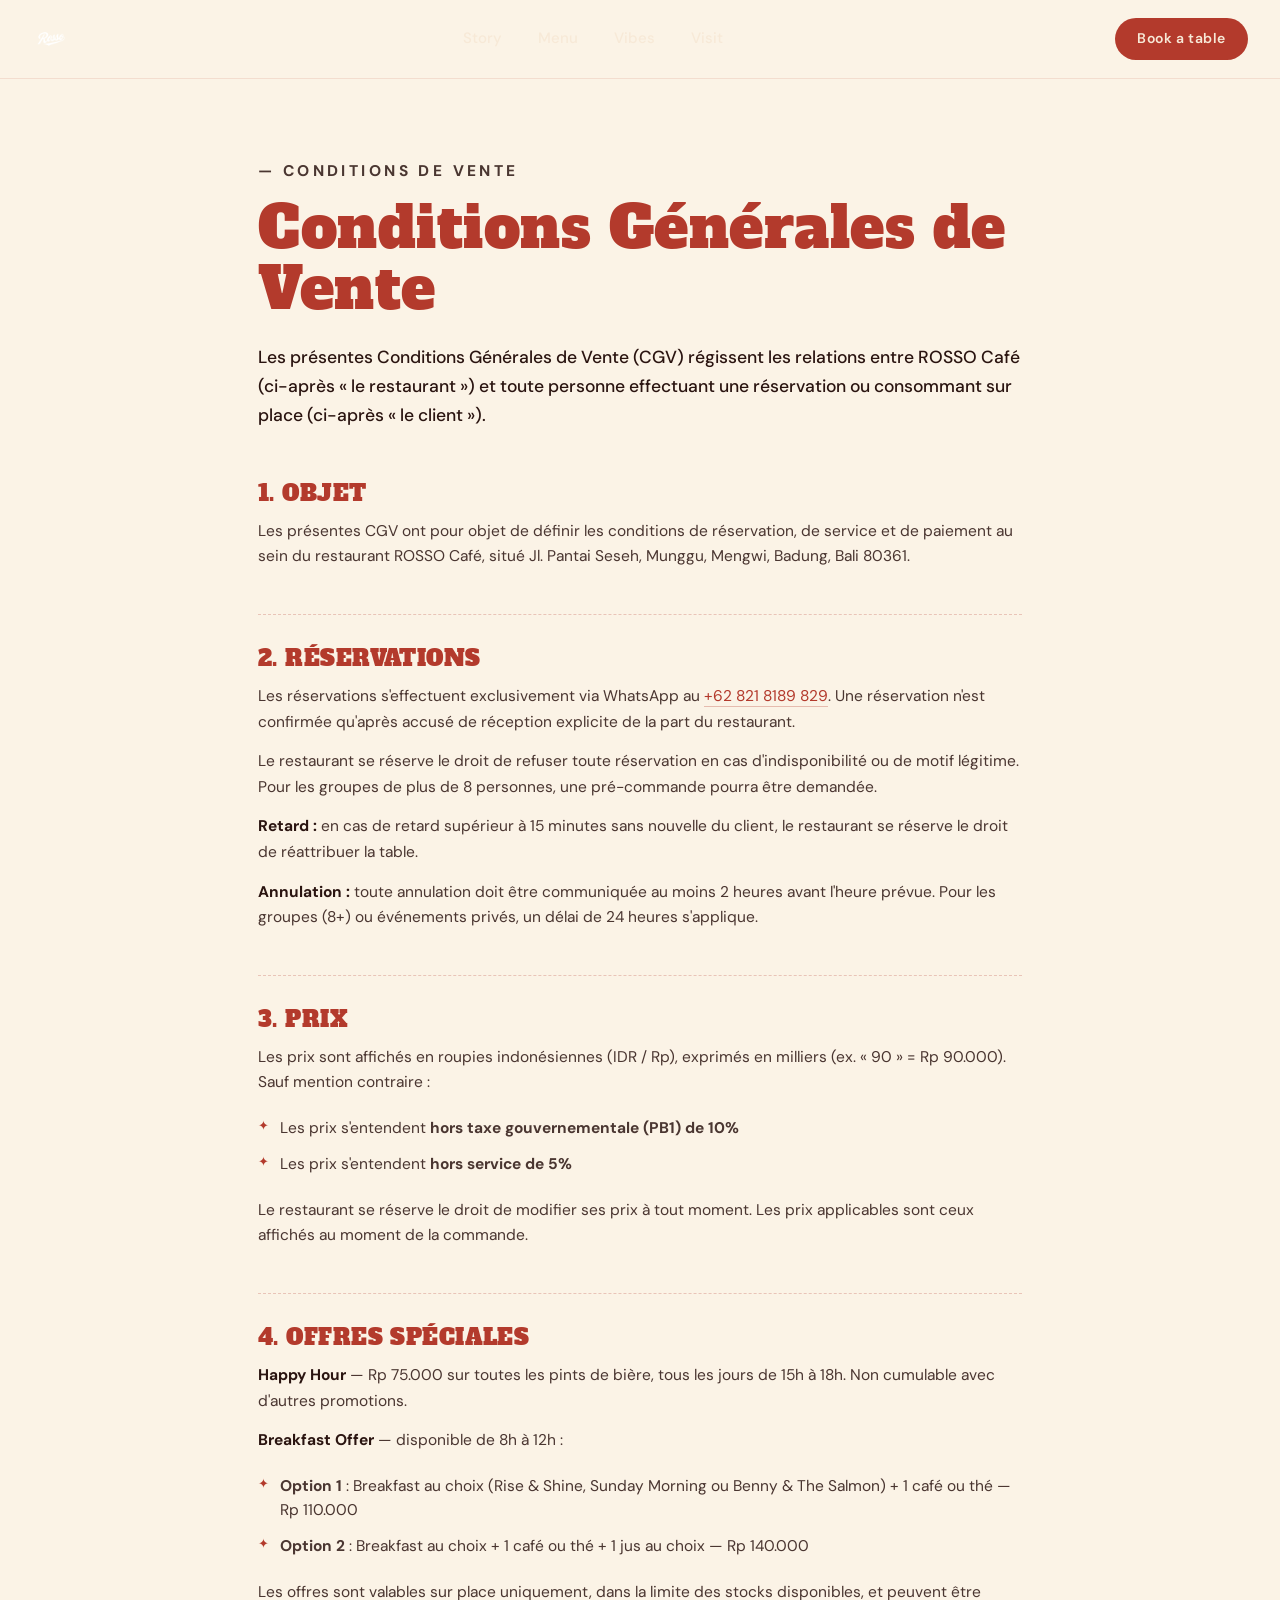
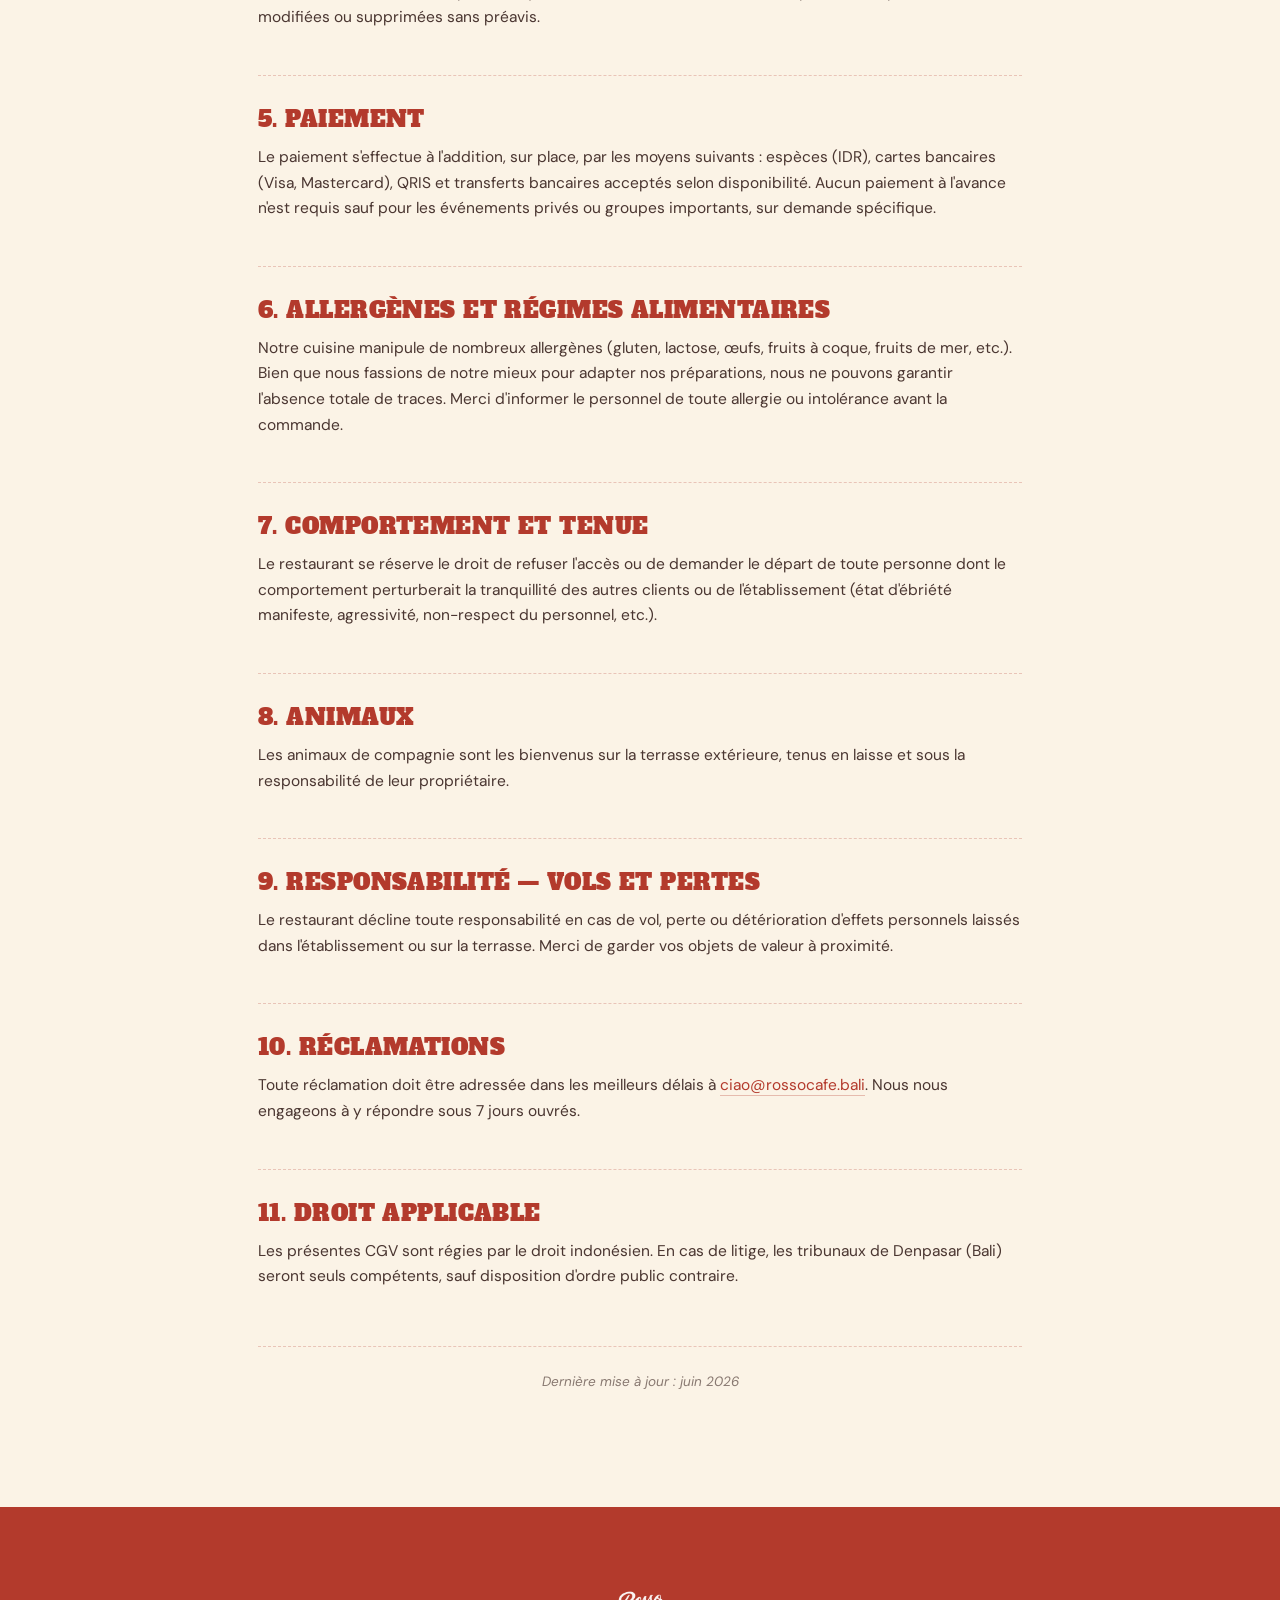
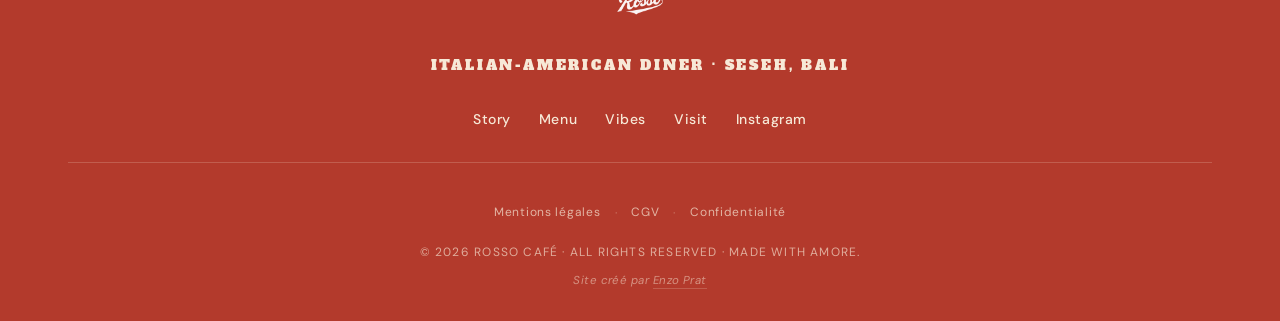
==== cgv.html @ 97ad6c03 "Initial commit — Rosso Café website Italian-American diner site for Rosso (Seseh, Bali). Vanilla HTM" ====
<!DOCTYPE html>
<html lang="fr">
<head>
  <meta charset="UTF-8" />
  <meta name="viewport" content="width=device-width, initial-scale=1.0" />
  <title>CGV — Rosso, Seseh Bali</title>
  <meta name="description" content="Conditions Générales de Vente du restaurant Rosso Café — Seseh, Bali." />
  <meta name="robots" content="noindex,follow" />
  <link rel="icon" type="image/png" href="assets/img/logo-circle-red.png" />
  <link rel="preconnect" href="https://fonts.googleapis.com">
  <link rel="preconnect" href="https://fonts.gstatic.com" crossorigin>
  <link href="https://fonts.googleapis.com/css2?family=Alfa+Slab+One&family=DM+Sans:wght@400;500;700&family=Pacifico&display=swap" rel="stylesheet">
  <link rel="stylesheet" href="styles.css" />
</head>
<body class="legal-body">

  <header class="nav nav-static">
    <a href="index.html" class="nav-logo">
      <img src="assets/img/logo-red.png" alt="Rosso" />
    </a>
    <nav class="nav-links">
      <a href="index.html#about">Story</a>
      <a href="index.html#menu">Menu</a>
      <a href="index.html#vibes">Vibes</a>
      <a href="index.html#visit">Visit</a>
    </nav>
    <a href="index.html#visit" class="nav-cta">Book a table</a>
  </header>

  <main class="legal">
    <div class="container">
      <p class="eyebrow eyebrow-red">— Conditions de vente</p>
      <h1>Conditions Générales de Vente</h1>
      <p class="legal-lead">Les présentes Conditions Générales de Vente (CGV) régissent les relations entre ROSSO Café (ci-après « le restaurant ») et toute personne effectuant une réservation ou consommant sur place (ci-après « le client »).</p>

      <section>
        <h2>1. Objet</h2>
        <p>Les présentes CGV ont pour objet de définir les conditions de réservation, de service et de paiement au sein du restaurant ROSSO Café, situé Jl. Pantai Seseh, Munggu, Mengwi, Badung, Bali 80361.</p>
      </section>

      <section>
        <h2>2. Réservations</h2>
        <p>Les réservations s'effectuent exclusivement via WhatsApp au <a href="https://wa.me/628218189829">+62 821 8189 829</a>. Une réservation n'est confirmée qu'après accusé de réception explicite de la part du restaurant.</p>
        <p>Le restaurant se réserve le droit de refuser toute réservation en cas d'indisponibilité ou de motif légitime. Pour les groupes de plus de 8 personnes, une pré-commande pourra être demandée.</p>
        <p><strong>Retard :</strong> en cas de retard supérieur à 15 minutes sans nouvelle du client, le restaurant se réserve le droit de réattribuer la table.</p>
        <p><strong>Annulation :</strong> toute annulation doit être communiquée au moins 2 heures avant l'heure prévue. Pour les groupes (8+) ou événements privés, un délai de 24 heures s'applique.</p>
      </section>

      <section>
        <h2>3. Prix</h2>
        <p>Les prix sont affichés en roupies indonésiennes (IDR / Rp), exprimés en milliers (ex. « 90 » = Rp 90.000). Sauf mention contraire :</p>
        <ul class="legal-list">
          <li>Les prix s'entendent <strong>hors taxe gouvernementale (PB1) de 10%</strong></li>
          <li>Les prix s'entendent <strong>hors service de 5%</strong></li>
        </ul>
        <p>Le restaurant se réserve le droit de modifier ses prix à tout moment. Les prix applicables sont ceux affichés au moment de la commande.</p>
      </section>

      <section>
        <h2>4. Offres spéciales</h2>
        <p><strong>Happy Hour</strong> — Rp 75.000 sur toutes les pints de bière, tous les jours de 15h à 18h. Non cumulable avec d'autres promotions.</p>
        <p><strong>Breakfast Offer</strong> — disponible de 8h à 12h :</p>
        <ul class="legal-list">
          <li><strong>Option 1</strong> : Breakfast au choix (Rise &amp; Shine, Sunday Morning ou Benny &amp; The Salmon) + 1 café ou thé — Rp 110.000</li>
          <li><strong>Option 2</strong> : Breakfast au choix + 1 café ou thé + 1 jus au choix — Rp 140.000</li>
        </ul>
        <p>Les offres sont valables sur place uniquement, dans la limite des stocks disponibles, et peuvent être modifiées ou supprimées sans préavis.</p>
      </section>

      <section>
        <h2>5. Paiement</h2>
        <p>Le paiement s'effectue à l'addition, sur place, par les moyens suivants : espèces (IDR), cartes bancaires (Visa, Mastercard), QRIS et transferts bancaires acceptés selon disponibilité. Aucun paiement à l'avance n'est requis sauf pour les événements privés ou groupes importants, sur demande spécifique.</p>
      </section>

      <section>
        <h2>6. Allergènes et régimes alimentaires</h2>
        <p>Notre cuisine manipule de nombreux allergènes (gluten, lactose, œufs, fruits à coque, fruits de mer, etc.). Bien que nous fassions de notre mieux pour adapter nos préparations, nous ne pouvons garantir l'absence totale de traces. Merci d'informer le personnel de toute allergie ou intolérance avant la commande.</p>
      </section>

      <section>
        <h2>7. Comportement et tenue</h2>
        <p>Le restaurant se réserve le droit de refuser l'accès ou de demander le départ de toute personne dont le comportement perturberait la tranquillité des autres clients ou de l'établissement (état d'ébriété manifeste, agressivité, non-respect du personnel, etc.).</p>
      </section>

      <section>
        <h2>8. Animaux</h2>
        <p>Les animaux de compagnie sont les bienvenus sur la terrasse extérieure, tenus en laisse et sous la responsabilité de leur propriétaire.</p>
      </section>

      <section>
        <h2>9. Responsabilité — vols et pertes</h2>
        <p>Le restaurant décline toute responsabilité en cas de vol, perte ou détérioration d'effets personnels laissés dans l'établissement ou sur la terrasse. Merci de garder vos objets de valeur à proximité.</p>
      </section>

      <section>
        <h2>10. Réclamations</h2>
        <p>Toute réclamation doit être adressée dans les meilleurs délais à <a href="mailto:ciao@rossocafe.bali">ciao@rossocafe.bali</a>. Nous nous engageons à y répondre sous 7 jours ouvrés.</p>
      </section>

      <section>
        <h2>11. Droit applicable</h2>
        <p>Les présentes CGV sont régies par le droit indonésien. En cas de litige, les tribunaux de Denpasar (Bali) seront seuls compétents, sauf disposition d'ordre public contraire.</p>
      </section>

      <p class="legal-updated">Dernière mise à jour : juin 2026</p>
    </div>
  </main>

  <footer class="footer">
    <div class="container footer-inner">
      <img src="assets/img/logo-red.png" alt="Rosso" class="footer-logo"/>
      <p class="footer-tag">Italian-American diner · Seseh, Bali</p>
      <div class="footer-links">
        <a href="index.html#about">Story</a>
        <a href="index.html#menu">Menu</a>
        <a href="index.html#vibes">Vibes</a>
        <a href="index.html#visit">Visit</a>
        <a href="https://instagram.com/rossocafe.bali">Instagram</a>
      </div>
      <div class="footer-sublinks">
        <a href="mentions-legales.html">Mentions légales</a>
        <span>·</span>
        <a href="cgv.html">CGV</a>
        <span>·</span>
        <a href="politique-confidentialite.html">Confidentialité</a>
      </div>
      <p class="footer-copy">© <span id="year"></span> Rosso Café · All rights reserved · Made with amore.</p>
      <p class="footer-credit">Site créé par <a href="https://enzoprat.fr" target="_blank" rel="noopener">Enzo Prat</a></p>
    </div>
  </footer>

  <script>document.getElementById('year').textContent = new Date().getFullYear();</script>
</body>
</html>
---- styles.css ----
/* ===================================================================
   ROSSO CAFÉ — Seseh, Bali
   =================================================================== */

:root {
  --red: #B33A2C;
  --red-deep: #8E2A1E;
  --red-soft: #C9523F;
  --cream: #F7E9D7;
  --cream-deep: #F0DCBE;
  --ink: #2A1410;
  --mustard: #D9943B;
  --paper: #FBF3E6;
  --white: #FFFFFF;
  --shadow-card: 0 18px 40px -20px rgba(42, 20, 16, 0.25);

  --f-display: "Alfa Slab One", "Bungee", Georgia, serif;
  --f-script: "Pacifico", cursive;
  --f-body: "DM Sans", -apple-system, BlinkMacSystemFont, "Segoe UI", sans-serif;
}

* { box-sizing: border-box; margin: 0; padding: 0; }

html { scroll-behavior: smooth; }

body {
  font-family: var(--f-body);
  background: var(--paper);
  color: var(--ink);
  line-height: 1.55;
  -webkit-font-smoothing: antialiased;
  overflow-x: hidden;
}

img { display: block; max-width: 100%; height: auto; }

a { color: inherit; text-decoration: none; }

.container {
  width: 100%;
  max-width: 1200px;
  margin: 0 auto;
  padding: 0 28px;
}

.eyebrow {
  font-family: var(--f-body);
  font-weight: 700;
  font-size: 13px;
  letter-spacing: 0.22em;
  text-transform: uppercase;
  color: var(--red);
  margin-bottom: 16px;
}
.eyebrow-cream { color: var(--cream); }
.eyebrow-red { color: var(--red); }

h1, h2, h3, h4 {
  font-family: var(--f-display);
  font-weight: 400;
  letter-spacing: 0.5px;
  line-height: 1.05;
  color: var(--red);
}

h2 {
  font-size: clamp(36px, 5vw, 64px);
  margin-bottom: 28px;
}
h2 em {
  font-family: var(--f-script);
  font-style: normal;
  color: var(--mustard);
}

.sec-title-cream { color: var(--cream); }

.muted { color: rgba(42, 20, 16, 0.55); font-size: 14px; }
.muted.small { font-size: 12px; letter-spacing: 0.1em; text-transform: uppercase; }

/* ============== TICKER ============== */
.ticker {
  background: var(--red);
  color: var(--cream);
  padding: 14px 0;
  overflow: hidden;
  border-top: 2px solid var(--cream);
  border-bottom: 2px solid var(--cream);
}
.ticker-cream {
  background: var(--cream);
  color: var(--red);
  border-color: var(--red);
}
.ticker-track {
  display: flex;
  gap: 36px;
  white-space: nowrap;
  animation: marquee 40s linear infinite;
  font-family: var(--f-display);
  font-size: 18px;
  letter-spacing: 0.15em;
}
.ticker-track span { display: inline-block; }
@keyframes marquee {
  from { transform: translateX(0); }
  to { transform: translateX(-50%); }
}

/* ============== NAV ============== */
.nav {
  position: fixed;
  top: 0;
  left: 0;
  right: 0;
  z-index: 50;
  background: transparent;
  display: flex;
  align-items: center;
  justify-content: space-between;
  padding: 18px 32px;
  gap: 24px;
  transition: background 0.3s ease, padding 0.3s ease, box-shadow 0.3s ease;
}
.nav.scrolled {
  background: var(--paper);
  padding: 12px 32px;
  box-shadow: 0 8px 24px -16px rgba(42, 20, 16, 0.2);
  border-bottom: 1px solid rgba(179, 58, 44, 0.1);
}
.nav.scrolled .nav-links a { color: var(--ink); }
.nav.scrolled .nav-links a:hover { color: var(--red); }
.nav-logo img { transition: filter 0.3s; }
.nav:not(.scrolled) .nav-logo img { filter: brightness(0) invert(1); }
.nav:not(.scrolled) .nav-links a { color: var(--cream); }
.nav:not(.scrolled) .nav-burger span { background: var(--cream); }
.nav-logo img { height: 38px; width: auto; }
.nav-links {
  display: flex;
  gap: 36px;
  font-weight: 500;
  font-size: 15px;
}
.nav-links a {
  position: relative;
  transition: color 0.2s;
}
.nav-links a:hover { color: var(--red); }
.nav-links a::after {
  content: "";
  position: absolute;
  left: 0; right: 0; bottom: -6px;
  height: 2px;
  background: var(--red);
  transform: scaleX(0);
  transform-origin: left;
  transition: transform 0.3s;
}
.nav-links a:hover::after { transform: scaleX(1); }

.nav-cta {
  background: var(--red);
  color: var(--cream);
  padding: 10px 22px;
  border-radius: 999px;
  font-weight: 600;
  font-size: 14px;
  letter-spacing: 0.04em;
  transition: background 0.2s, transform 0.2s;
}
.nav-cta:hover { background: var(--red-deep); transform: translateY(-1px); }

.nav-burger {
  display: none;
  background: none;
  border: none;
  width: 32px;
  height: 32px;
  flex-direction: column;
  justify-content: space-between;
  padding: 6px 0;
  cursor: pointer;
}
.nav-burger span {
  height: 2px;
  background: var(--red);
  border-radius: 2px;
}

/* ============== BUTTONS ============== */
.btn {
  display: inline-block;
  padding: 16px 32px;
  border-radius: 999px;
  font-weight: 700;
  font-size: 15px;
  letter-spacing: 0.04em;
  transition: all 0.25s;
  border: 2px solid transparent;
}
.btn-primary {
  background: var(--red);
  color: var(--cream);
}
.btn-primary:hover {
  background: var(--red-deep);
  transform: translateY(-2px);
  box-shadow: 0 12px 28px -8px rgba(179, 58, 44, 0.5);
}
.btn-ghost {
  border-color: var(--red);
  color: var(--red);
}
.btn-ghost:hover {
  background: var(--red);
  color: var(--cream);
}

/* ============== HERO ============== */
.hero {
  position: relative;
  min-height: 100vh;
  display: flex;
  align-items: center;
  background: var(--ink);
  overflow: hidden;
  padding: 110px 0 100px;
}
.hero-photo {
  position: absolute;
  inset: 0;
  z-index: 0;
}
.hero-photo img {
  width: 100%;
  height: 110%;
  object-fit: cover;
  object-position: center 55%;
  filter: saturate(1.05) contrast(1.05);
  transform: scale(1.05);
  will-change: transform;
}
.hero-overlay {
  position: absolute;
  inset: 0;
  background:
    linear-gradient(180deg, rgba(42, 20, 16, 0.65) 0%, rgba(42, 20, 16, 0.45) 40%, rgba(42, 20, 16, 0.85) 100%),
    linear-gradient(45deg, rgba(179, 58, 44, 0.25), transparent 50%);
  z-index: 1;
}
.hero-inner {
  position: relative;
  width: 100%;
  max-width: 1100px;
  margin: 0 auto;
  padding: 0 28px;
  text-align: center;
  z-index: 2;
  color: var(--cream);
}
.hero-inner .eyebrow-cream {
  color: var(--cream);
  opacity: 0.85;
}
.hero-title { margin: 18px 0 28px; }
.hero-logo {
  width: min(82vw, 720px);
  margin: 0 auto;
  filter: drop-shadow(0 18px 40px rgba(0, 0, 0, 0.55)) drop-shadow(0 0 28px rgba(217, 148, 59, 0.25));
  animation: pop 1s cubic-bezier(0.22, 1.4, 0.36, 1) both;
}
@keyframes pop {
  from { opacity: 0; transform: scale(0.85) rotate(-3deg); }
  to { opacity: 1; transform: scale(1) rotate(0); }
}
.hero-tag {
  font-size: clamp(17px, 1.7vw, 21px);
  max-width: 640px;
  margin: 0 auto 40px;
  color: var(--cream);
  text-shadow: 0 2px 12px rgba(0, 0, 0, 0.4);
}
.hero-tag em {
  font-family: var(--f-script);
  font-style: normal;
  color: var(--mustard);
  font-size: 1.35em;
}
.hero-cta {
  display: flex;
  gap: 16px;
  justify-content: center;
  flex-wrap: wrap;
  margin-bottom: 72px;
}
.btn-ghost-light {
  border: 2px solid var(--cream);
  color: var(--cream);
  padding: 16px 32px;
  border-radius: 999px;
  font-weight: 700;
  font-size: 15px;
  letter-spacing: 0.04em;
  transition: all 0.25s;
}
.btn-ghost-light:hover {
  background: var(--cream);
  color: var(--ink);
}
.hero-meta {
  display: flex;
  justify-content: center;
  gap: 56px;
  flex-wrap: wrap;
  font-size: 14px;
  letter-spacing: 0.05em;
  color: var(--cream);
  opacity: 0.92;
}
.hero-meta strong {
  font-family: var(--f-display);
  color: var(--mustard);
  font-size: 14px;
  letter-spacing: 0.12em;
  font-weight: 400;
  display: block;
  margin-bottom: 4px;
}
.hero-scroll {
  position: absolute;
  bottom: 30px;
  left: 50%;
  transform: translateX(-50%);
  width: 28px;
  height: 46px;
  border: 2px solid var(--cream);
  border-radius: 999px;
  opacity: 0.6;
  z-index: 2;
}
.hero-scroll span {
  position: absolute;
  top: 8px;
  left: 50%;
  transform: translateX(-50%);
  width: 4px;
  height: 8px;
  background: var(--cream);
  border-radius: 4px;
  animation: scrollDot 1.6s ease-in-out infinite;
}
@keyframes scrollDot {
  0%, 100% { transform: translate(-50%, 0); opacity: 1; }
  50% { transform: translate(-50%, 14px); opacity: 0.3; }
}

/* ============== ABOUT ============== */
.about {
  padding: 120px 0;
  background: var(--paper);
  border-top: 1px solid rgba(179, 58, 44, 0.1);
}
.about-grid {
  display: grid;
  grid-template-columns: 1fr 1fr;
  gap: 80px;
  align-items: center;
}
.about-text .lead {
  font-size: 19px;
  font-weight: 500;
  margin-bottom: 20px;
  color: var(--red-deep);
}
.about-text p { margin-bottom: 16px; }
.about-text em {
  font-family: var(--f-script);
  font-style: normal;
  color: var(--red);
}
.about-list {
  list-style: none;
  display: grid;
  grid-template-columns: 1fr 1fr;
  gap: 12px;
  margin-top: 28px;
  padding-top: 24px;
  border-top: 1px dashed rgba(179, 58, 44, 0.3);
}
.about-list li {
  font-weight: 600;
  font-size: 15px;
}

.about-visual {
  position: relative;
  height: 480px;
}
.about-card {
  position: absolute;
  border-radius: 18px;
  box-shadow: var(--shadow-card);
  display: flex;
  align-items: center;
  justify-content: center;
  overflow: hidden;
  transition: transform 0.4s ease;
}
.about-card:hover { transform: translateY(-6px) rotate(0deg) !important; }

.card-1 {
  width: 300px;
  height: 360px;
  top: 0;
  right: 20px;
  transform: rotate(-5deg);
  background: var(--cream);
  padding: 10px 10px 36px;
}
.card-1 img { width: 100%; height: 100%; object-fit: cover; border-radius: 6px; }

.card-2 {
  width: 240px;
  height: 300px;
  bottom: 10px;
  left: 0;
  transform: rotate(6deg);
  background: var(--cream);
  padding: 10px 10px 36px;
  z-index: 2;
}
.card-2 img { width: 100%; height: 100%; object-fit: cover; border-radius: 6px; }

.card-3 {
  width: 220px;
  height: 140px;
  bottom: 80px;
  right: 0;
  transform: rotate(4deg);
  background: var(--mustard);
  color: var(--ink);
  padding: 20px;
  z-index: 3;
}
.card-3 p {
  font-family: var(--f-display);
  font-size: 22px;
  line-height: 1.15;
  text-align: center;
}

/* ============== SIGNATURES ============== */
.signatures {
  padding: 120px 0;
  background: var(--red);
  color: var(--cream);
  position: relative;
  overflow: hidden;
}
.signatures::before {
  content: "";
  position: absolute;
  inset: 0;
  background-image: url("assets/img/pattern.png");
  background-size: 320px;
  opacity: 0.07;
  pointer-events: none;
}
.signatures .container { position: relative; z-index: 1; }

.sig-grid {
  display: grid;
  grid-template-columns: repeat(3, 1fr);
  gap: 28px;
  margin-top: 32px;
}
.sig-card {
  background: var(--cream);
  color: var(--ink);
  border-radius: 18px;
  overflow: hidden;
  position: relative;
  transition: transform 0.35s ease, box-shadow 0.35s ease;
  display: flex;
  flex-direction: column;
}
.sig-card:hover {
  transform: translateY(-8px);
  box-shadow: 0 28px 50px -20px rgba(0, 0, 0, 0.45);
}
.sig-photo {
  position: relative;
  aspect-ratio: 4/3;
  overflow: hidden;
}
.sig-photo img {
  width: 100%;
  height: 100%;
  object-fit: cover;
  filter: saturate(1.1) contrast(1.05);
  transition: transform 0.7s ease;
}
.sig-card:hover .sig-photo img { transform: scale(1.06); }
.sig-photo::after {
  content: "";
  position: absolute;
  inset: 0;
  background: linear-gradient(180deg, transparent 60%, rgba(0, 0, 0, 0.35));
}
.sig-body {
  padding: 28px 26px 30px;
  position: relative;
}
.sig-num {
  font-family: var(--f-display);
  font-size: 56px;
  color: var(--red);
  opacity: 0.18;
  position: absolute;
  top: -34px;
  right: 22px;
  line-height: 1;
  background: var(--cream);
  padding: 0 8px;
  border-radius: 8px;
}
.sig-card h3 {
  font-size: 26px;
  color: var(--red);
  margin-bottom: 10px;
}
.sig-card p {
  font-size: 14.5px;
  color: rgba(42, 20, 16, 0.78);
  margin-bottom: 18px;
  line-height: 1.5;
}
.sig-price {
  font-family: var(--f-display);
  font-size: 18px;
  color: var(--red-deep);
  display: inline-block;
  padding-top: 12px;
  border-top: 1px dashed rgba(179, 58, 44, 0.3);
  letter-spacing: 0.04em;
}

/* Typo-only signature cards (no photo) */
.sig-typo {
  aspect-ratio: 4/5;
  min-height: 420px;
}
.sig-typo .sig-body {
  padding: 36px 28px 30px;
  display: flex;
  flex-direction: column;
  height: 100%;
  position: relative;
}
.sig-typo .sig-num {
  position: absolute;
  top: 26px;
  right: 24px;
  font-size: 90px;
  opacity: 0.12;
  background: none;
  padding: 0;
}
.sig-typo .sig-script {
  font-family: var(--f-script);
  font-size: 42px;
  line-height: 1;
  margin-bottom: 6px;
  color: var(--red);
  display: block;
}
.sig-typo h3 {
  font-size: 44px;
  line-height: 1;
  margin-top: 4px;
  margin-bottom: 24px;
  text-transform: uppercase;
}
.sig-typo p {
  font-size: 14px;
  margin-top: auto;
  margin-bottom: 16px;
  max-width: 90%;
}
.sig-typo .sig-price {
  align-self: flex-start;
}

.sig-cream { background: var(--cream); }
.sig-cream .sig-script { color: var(--red); }
.sig-cream h3 { color: var(--red); }

.sig-mustard { background: var(--mustard); }
.sig-mustard .sig-script { color: var(--red-deep); }
.sig-mustard h3 { color: var(--ink); }
.sig-mustard p { color: rgba(42, 20, 16, 0.78); }
.sig-mustard .sig-price {
  color: var(--red-deep);
  border-top-color: rgba(42, 20, 16, 0.25);
}
.sig-mustard .sig-num { color: var(--red-deep); }

.sig-red { background: var(--red); color: var(--cream); }
.sig-red .sig-script { color: var(--mustard); }
.sig-red h3 { color: var(--cream); }
.sig-red p { color: rgba(247, 233, 215, 0.82); }
.sig-red .sig-price {
  color: var(--cream);
  border-top-color: rgba(247, 233, 215, 0.3);
}
.sig-red .sig-num { color: var(--cream); opacity: 0.15; }

/* ============== OFFERS ============== */
.offers {
  padding: 100px 0;
  background: var(--paper);
  border-top: 1px solid rgba(179, 58, 44, 0.1);
}
.offers h2 {
  text-align: center;
  margin: 16px auto 8px;
}
.offers .eyebrow {
  text-align: center;
}
.offer-grid {
  display: grid;
  grid-template-columns: 1fr 1fr;
  gap: 28px;
  margin-top: 56px;
}
.offer-card {
  position: relative;
  border-radius: 22px;
  padding: 44px 40px 40px;
  overflow: hidden;
  isolation: isolate;
  transition: transform 0.3s;
}
.offer-card:hover { transform: translateY(-6px); }
.offer-card::before {
  content: "";
  position: absolute;
  inset: 0;
  background-image: url("assets/img/pattern.png");
  background-size: 260px;
  opacity: 0.07;
  z-index: -1;
}
.offer-tag {
  display: inline-block;
  font-family: var(--f-display);
  font-size: 12px;
  letter-spacing: 0.16em;
  padding: 7px 14px;
  border-radius: 999px;
  margin-bottom: 22px;
  text-transform: uppercase;
}
.offer-card h3 {
  font-size: clamp(40px, 4.5vw, 64px);
  line-height: 0.95;
  text-transform: uppercase;
  margin-bottom: 28px;
  word-break: break-word;
  hyphens: auto;
}
.offer-card p { line-height: 1.5; }
.offer-foot {
  display: block;
  margin-top: 28px;
  padding-top: 18px;
  border-top: 1px dashed rgba(247, 233, 215, 0.25);
  font-size: 13px;
  letter-spacing: 0.05em;
  text-transform: uppercase;
  opacity: 0.7;
}

/* Happy Hour — red bold */
.offer-happy {
  background: var(--red);
  color: var(--cream);
}
.offer-happy .offer-tag {
  background: var(--mustard);
  color: var(--ink);
}
.offer-happy h3 { color: var(--cream); }
.offer-happy .offer-price {
  font-family: var(--f-display);
  font-size: 28px;
  letter-spacing: 0.04em;
  color: var(--cream);
  margin-bottom: 18px;
}
.offer-happy .offer-price strong {
  font-size: 92px;
  color: var(--mustard);
  font-weight: 400;
  display: inline-block;
  line-height: 0.85;
  margin-right: 4px;
  letter-spacing: -0.02em;
}
.offer-happy .offer-desc {
  font-size: 17px;
  font-weight: 500;
}

/* Breakfast — cream */
.offer-breakfast {
  background: var(--cream);
  color: var(--ink);
  border: 2px solid var(--red);
}
.offer-breakfast .offer-tag {
  background: var(--red);
  color: var(--cream);
}
.offer-breakfast h3 { color: var(--red); }
.offer-option {
  padding: 18px 0;
  display: grid;
  grid-template-columns: auto 1fr auto;
  gap: 16px;
  align-items: start;
}
.offer-option-divider {
  border-top: 1px dashed rgba(179, 58, 44, 0.3);
}
.opt-label {
  font-family: var(--f-display);
  font-size: 13px;
  letter-spacing: 0.12em;
  background: var(--mustard);
  color: var(--ink);
  padding: 4px 10px;
  border-radius: 999px;
  white-space: nowrap;
  height: fit-content;
}
.offer-option p {
  font-size: 14px;
  color: rgba(42, 20, 16, 0.82);
}
.offer-option p em {
  font-style: italic;
  color: var(--red);
  font-size: 13px;
}
.opt-price {
  font-family: var(--f-display);
  font-size: 22px;
  color: var(--red-deep);
  white-space: nowrap;
}

.muted-light {
  font-size: 13px;
  opacity: 0.6;
  font-style: italic;
}

/* ============== MENU ============== */
.menu {
  padding: 120px 0;
  background: var(--paper);
}
.menu-head {
  text-align: center;
  margin-bottom: 48px;
}
.menu-head h2 { margin-bottom: 16px; }

.tabs {
  display: flex;
  justify-content: center;
  gap: 8px;
  background: var(--cream);
  padding: 6px;
  border-radius: 999px;
  width: fit-content;
  margin: 0 auto 56px;
  border: 2px solid var(--red);
}
.tab {
  background: transparent;
  border: none;
  padding: 12px 28px;
  font-family: var(--f-body);
  font-weight: 700;
  font-size: 14px;
  letter-spacing: 0.06em;
  text-transform: uppercase;
  color: var(--red);
  border-radius: 999px;
  cursor: pointer;
  transition: all 0.25s;
}
.tab.active {
  background: var(--red);
  color: var(--cream);
}
.tab:hover:not(.active) { background: rgba(179, 58, 44, 0.1); }

.tab-panel { display: none; animation: fade 0.4s ease; }
.tab-panel.active { display: block; }
@keyframes fade {
  from { opacity: 0; transform: translateY(8px); }
  to { opacity: 1; transform: translateY(0); }
}

.menu-block {
  max-width: 920px;
  margin: 0 auto 56px;
  padding: 0 12px;
}
.menu-block.split {
  display: grid;
  grid-template-columns: 1fr 1fr;
  gap: 48px;
}
.menu-cat {
  font-size: 28px;
  color: var(--red);
  margin-bottom: 22px;
  padding-bottom: 10px;
  border-bottom: 2px solid var(--red);
  text-transform: uppercase;
  letter-spacing: 0.06em;
}
.menu-cat span {
  font-family: var(--f-body);
  font-weight: 400;
  font-size: 14px;
  text-transform: none;
  letter-spacing: 0;
  color: rgba(179, 58, 44, 0.65);
}

.menu-list {
  list-style: none;
}
.menu-list li {
  display: grid;
  grid-template-columns: auto 1fr auto auto;
  align-items: baseline;
  gap: 10px;
  padding: 10px 0;
  border-bottom: 1px dashed rgba(179, 58, 44, 0.2);
  font-size: 15px;
}
.menu-list li:last-child { border-bottom: none; }
.menu-list .name {
  font-weight: 700;
  color: var(--ink);
  white-space: nowrap;
}
.menu-list .desc {
  color: rgba(42, 20, 16, 0.7);
  font-size: 14px;
  font-style: italic;
}
.menu-list .hint {
  font-family: var(--f-script);
  font-size: 14px;
  color: var(--red);
  font-style: normal;
  margin-left: 6px;
}
.menu-list .dots {
  flex: 1;
  border-bottom: 1.5px dotted rgba(179, 58, 44, 0.35);
  min-width: 30px;
  transform: translateY(-4px);
}
.menu-list .price {
  font-family: var(--f-display);
  color: var(--red);
  font-size: 16px;
  white-space: nowrap;
}
.menu-list .price::before { content: "Rp "; font-family: var(--f-body); font-size: 12px; opacity: 0.7; }
.menu-list.wines li { grid-template-columns: 1fr auto auto; }

.menu-extras {
  display: flex;
  gap: 12px;
  flex-wrap: wrap;
  margin-top: 18px;
}
.menu-extras span {
  background: var(--cream);
  border: 1.5px solid var(--red);
  color: var(--red);
  padding: 8px 14px;
  border-radius: 999px;
  font-size: 13px;
  font-weight: 600;
}
.menu-extras em {
  font-style: normal;
  opacity: 0.7;
  margin-left: 4px;
}

.menu-foot {
  text-align: center;
  margin-top: 32px;
  font-size: 13px;
  letter-spacing: 0.08em;
  text-transform: uppercase;
  color: rgba(42, 20, 16, 0.55);
}

/* ============== GALLERY / VIBES ============== */
.gallery {
  padding: 120px 0;
  background: var(--paper);
  border-top: 1px solid rgba(179, 58, 44, 0.1);
}
.vibe-grid {
  display: grid;
  grid-template-columns: repeat(3, 1fr);
  gap: 22px;
  margin-top: 40px;
}
.vibe {
  position: relative;
  border-radius: 22px;
  padding: 36px 32px;
  overflow: hidden;
  transition: transform 0.35s;
  min-height: 280px;
  display: flex;
  flex-direction: column;
  justify-content: flex-end;
  isolation: isolate;
  color: var(--cream);
  background-image: var(--vibe-bg);
  background-size: cover;
  background-position: center;
}
.vibe:hover { transform: translateY(-6px); }
.vibe::before {
  content: "";
  position: absolute;
  inset: 0;
  background: linear-gradient(180deg, rgba(42, 20, 16, 0.15) 0%, rgba(42, 20, 16, 0.45) 50%, rgba(42, 20, 16, 0.85) 100%);
  z-index: -1;
  transition: background 0.4s;
}
.vibe:hover::before {
  background: linear-gradient(180deg, rgba(42, 20, 16, 0.35) 0%, rgba(179, 58, 44, 0.55) 50%, rgba(42, 20, 16, 0.9) 100%);
}
.vibe-time {
  font-family: var(--f-display);
  font-size: 13px;
  letter-spacing: 0.15em;
  color: var(--ink);
  background: var(--mustard);
  padding: 6px 14px;
  border-radius: 999px;
  display: inline-block;
  margin-bottom: 14px;
  align-self: flex-start;
}
.vibe h4 {
  font-size: 28px;
  color: var(--cream);
  margin-bottom: 8px;
}
.vibe p {
  color: rgba(247, 233, 215, 0.92);
  font-size: 14.5px;
  text-shadow: 0 2px 8px rgba(0, 0, 0, 0.5);
}

/* ============== MOSAIC ============== */
.mosaic {
  padding: 100px 0 0;
  background: var(--paper);
  position: relative;
}
.mosaic-head {
  text-align: center;
  margin-bottom: 48px;
}
.mosaic-head h2 { margin-bottom: 12px; }
.link-red {
  font-family: var(--f-body);
  font-weight: 700;
  letter-spacing: 0.08em;
  text-transform: uppercase;
  color: var(--red);
  font-size: 14px;
  border-bottom: 2px solid var(--red);
  padding-bottom: 2px;
  transition: opacity 0.2s;
}
.link-red:hover { opacity: 0.7; }

.mosaic-grid {
  display: grid;
  grid-template-columns: repeat(4, 1fr);
  grid-auto-rows: 280px;
  gap: 6px;
  padding: 0;
}
.mosaic-tile {
  position: relative;
  overflow: hidden;
  display: block;
}
.mosaic-tile img {
  width: 100%;
  height: 100%;
  object-fit: cover;
  transition: transform 0.6s ease, filter 0.4s;
  filter: saturate(1.05);
}
.mosaic-tile::after {
  content: "";
  position: absolute;
  inset: 0;
  background: rgba(179, 58, 44, 0);
  transition: background 0.3s;
}
.mosaic-tile:hover img { transform: scale(1.08); }
.mosaic-tile:hover::after { background: rgba(179, 58, 44, 0.25); }

.m-1 { grid-column: span 2; grid-row: span 2; }
.m-4 { grid-column: span 2; }
.m-6 { grid-column: span 2; grid-row: span 2; }

/* ============== VISIT ============== */
.visit {
  padding: 120px 0;
  background: var(--ink);
  color: var(--cream);
  position: relative;
  overflow: hidden;
}
.visit::before {
  content: "";
  position: absolute;
  inset: 0;
  background-image: url("assets/img/pattern.png");
  background-size: 320px;
  opacity: 0.05;
}
.visit-grid {
  position: relative;
  display: grid;
  grid-template-columns: 1.1fr 1fr;
  gap: 64px;
  align-items: center;
}
.visit-text h2 {
  color: var(--cream);
  margin-bottom: 20px;
}
.visit-text h2 em { color: var(--mustard); }
.visit-text > p {
  font-size: 18px;
  color: rgba(247, 233, 215, 0.85);
  margin-bottom: 36px;
  max-width: 480px;
}
.visit-info {
  display: grid;
  grid-template-columns: 1fr 1fr;
  gap: 28px 36px;
  margin-bottom: 40px;
}
.visit-info h4 {
  font-size: 14px;
  letter-spacing: 0.15em;
  color: var(--mustard);
  text-transform: uppercase;
  margin-bottom: 8px;
  font-family: var(--f-body);
  font-weight: 700;
}
.visit-info p { font-size: 15.5px; color: var(--cream); }
.visit-info .link {
  border-bottom: 1px solid rgba(247, 233, 215, 0.4);
  transition: border-color 0.2s;
}
.visit-info .link:hover { border-color: var(--mustard); }

.visit-cta {
  display: flex;
  gap: 14px;
  flex-wrap: wrap;
}

.visit-map {
  position: relative;
  border-radius: 22px;
  overflow: hidden;
  aspect-ratio: 4/5;
  background: var(--cream);
  box-shadow: 0 30px 60px -20px rgba(0, 0, 0, 0.5);
}
.visit-photo {
  width: 100%;
  height: 100%;
  object-fit: cover;
  filter: saturate(1.05) contrast(1.05);
  transition: transform 0.8s ease;
}
.visit-map:hover .visit-photo { transform: scale(1.04); }
.visit-mapbtn {
  position: absolute;
  left: 22px;
  bottom: 22px;
  background: var(--cream);
  color: var(--ink);
  padding: 14px 22px;
  border-radius: 999px;
  font-weight: 700;
  font-size: 13px;
  letter-spacing: 0.05em;
  text-transform: uppercase;
  transition: all 0.2s;
  box-shadow: 0 10px 24px -8px rgba(0, 0, 0, 0.4);
}
.visit-mapbtn:hover { background: var(--mustard); transform: translateY(-2px); }
.map-stamp {
  position: absolute;
  top: 22px;
  right: 22px;
  width: 80px;
  height: 80px;
  background: var(--cream);
  border-radius: 50%;
  padding: 6px;
  box-shadow: 0 10px 24px -6px rgba(0, 0, 0, 0.3);
}
.map-stamp img { width: 100%; height: 100%; object-fit: contain; }

/* ============== FOOTER ============== */
.footer {
  background: var(--red);
  color: var(--cream);
  padding: 64px 0 32px;
  text-align: center;
}
.footer-inner { display: flex; flex-direction: column; align-items: center; }
.footer-logo {
  height: 64px;
  width: auto;
  margin-bottom: 20px;
  filter: brightness(0) invert(1);
  opacity: 0.95;
}
.footer-tag {
  font-family: var(--f-display);
  font-size: 14px;
  letter-spacing: 0.2em;
  margin-bottom: 32px;
  text-transform: uppercase;
}
.footer-links {
  display: flex;
  gap: 28px;
  flex-wrap: wrap;
  justify-content: center;
  margin-bottom: 40px;
  padding-bottom: 32px;
  border-bottom: 1px solid rgba(247, 233, 215, 0.2);
  width: 100%;
}
.footer-links a {
  font-size: 14px;
  font-weight: 500;
  letter-spacing: 0.04em;
  transition: opacity 0.2s;
}
.footer-links a:hover { opacity: 0.7; }
.footer-copy {
  font-size: 12px;
  letter-spacing: 0.1em;
  opacity: 0.65;
  text-transform: uppercase;
}
.footer-credit {
  margin-top: 10px;
  font-size: 11.5px;
  letter-spacing: 0.04em;
  opacity: 0.5;
  font-style: italic;
}
.footer-credit a {
  color: var(--cream);
  border-bottom: 1px solid rgba(247, 233, 215, 0.4);
  transition: opacity 0.2s, border-color 0.2s;
}
.footer-credit a:hover {
  opacity: 1;
  border-bottom-color: var(--cream);
}

/* ============== RESPONSIVE ============== */
@media (max-width: 960px) {
  .nav-links { display: none; }
  .nav-cta { display: none; }
  .nav-burger { display: flex; }

  .about-grid { grid-template-columns: 1fr; gap: 56px; }
  .about-visual { height: 460px; max-width: 480px; margin: 0 auto; }

  .sig-grid { grid-template-columns: repeat(2, 1fr); }

  .vibe-grid { grid-template-columns: repeat(2, 1fr); }

  .visit-grid { grid-template-columns: 1fr; gap: 48px; }
  .visit-map { aspect-ratio: 4/3; }

  .menu-block.split { grid-template-columns: 1fr; gap: 32px; }

  .mosaic-grid {
    grid-template-columns: repeat(2, 1fr);
    grid-auto-rows: 220px;
  }
  .m-1, .m-4, .m-6 { grid-column: span 1; grid-row: span 1; }
  .m-1, .m-6 { grid-row: span 2; }

  .offer-grid { grid-template-columns: 1fr; gap: 22px; }
}

@media (max-width: 640px) {
  .container { padding: 0 20px; }
  h2 { font-size: 38px; }

  .hero { min-height: 90vh; padding: 100px 0 90px; }
  .hero-logo { width: 88vw; }
  .hero-tag { font-size: 16px; padding: 0 8px; }
  .hero-meta { gap: 24px; font-size: 13px; }
  .hero-scroll { display: none; }

  .sig-card h3 { font-size: 22px; }
  .sig-typo { aspect-ratio: auto; min-height: 360px; }
  .sig-typo h3 { font-size: 38px; }
  .sig-typo .sig-script { font-size: 36px; }

  .mosaic-grid { grid-auto-rows: 180px; }

  .offer-card { padding: 32px 26px 28px; }
  .offer-happy .offer-price strong { font-size: 72px; }
  .offer-option { grid-template-columns: auto 1fr; }
  .opt-price { grid-column: 1 / -1; padding-top: 4px; }

  .about { padding: 80px 0; }
  .about-list { grid-template-columns: 1fr; }

  .signatures { padding: 80px 0; }
  .sig-grid { grid-template-columns: 1fr; }

  .menu { padding: 80px 0; }
  .tabs { width: 100%; }
  .tab { padding: 12px 14px; font-size: 12px; }

  .menu-list li {
    grid-template-columns: 1fr auto;
    grid-template-areas:
      "name price"
      "desc desc";
    gap: 4px;
  }
  .menu-list .name { grid-area: name; white-space: normal; }
  .menu-list .price { grid-area: price; }
  .menu-list .desc { grid-area: desc; }
  .menu-list .dots { display: none; }

  .gallery { padding: 80px 0; }
  .vibe-grid { grid-template-columns: 1fr; }

  .visit { padding: 80px 0; }
  .visit-info { grid-template-columns: 1fr; gap: 24px; }
  .map-stamp { width: 70px; height: 70px; }

  .footer-links { gap: 18px; }
}

/* ============== REVEAL ANIMATIONS ============== */
.reveal {
  opacity: 0;
  transform: translateY(24px);
  transition: opacity 0.7s ease, transform 0.7s cubic-bezier(0.22, 1, 0.36, 1);
}
.reveal.in-view {
  opacity: 1;
  transform: translateY(0);
}

/* ============== MOBILE NAV OPEN ============== */
@media (max-width: 960px) {
  .nav-links.open {
    display: flex;
    position: absolute;
    top: 100%;
    left: 0;
    right: 0;
    flex-direction: column;
    background: var(--paper);
    padding: 24px 28px;
    gap: 20px;
    border-bottom: 1px solid rgba(179, 58, 44, 0.15);
    box-shadow: 0 14px 30px -16px rgba(42, 20, 16, 0.25);
  }
  .nav-cta.open {
    display: inline-block;
    position: absolute;
    top: calc(100% + 220px);
    left: 28px;
    right: 28px;
    text-align: center;
  }
}

/* ============== LEGAL PAGES ============== */
.legal-body {
  background: var(--paper);
}
.nav-static {
  position: relative;
  background: var(--paper);
  border-bottom: 1px solid rgba(179, 58, 44, 0.12);
}
.nav-static .nav-logo img { filter: none; }
.nav-static .nav-links a { color: var(--ink); }
.nav-static .nav-links a:hover { color: var(--red); }

.legal {
  padding: 80px 0 100px;
  max-width: 100%;
}
.legal .container { max-width: 820px; }
.legal h1 {
  font-size: clamp(40px, 4.5vw, 60px);
  color: var(--red);
  margin-bottom: 24px;
  line-height: 1.05;
}
.legal h2 {
  font-size: 22px;
  color: var(--red);
  margin: 0 0 14px;
  letter-spacing: 0.02em;
  text-transform: uppercase;
}
.legal section {
  margin-top: 44px;
  padding-top: 32px;
  border-top: 1px dashed rgba(179, 58, 44, 0.25);
}
.legal section:first-of-type { border-top: none; padding-top: 0; }
.legal p {
  font-size: 15.5px;
  color: rgba(42, 20, 16, 0.85);
  margin-bottom: 14px;
  line-height: 1.65;
}
.legal p strong { color: var(--ink); }
.legal a {
  color: var(--red);
  border-bottom: 1px solid rgba(179, 58, 44, 0.3);
  transition: border-color 0.2s;
}
.legal a:hover { border-color: var(--red); }
.legal-lead {
  font-size: 17.5px !important;
  color: var(--ink) !important;
  font-weight: 500;
  padding-bottom: 8px;
}
.legal-list {
  list-style: none;
  padding: 0;
  margin: 8px 0 16px;
}
.legal-list li {
  font-size: 15.5px;
  color: rgba(42, 20, 16, 0.85);
  padding: 6px 0 6px 22px;
  position: relative;
  line-height: 1.55;
}
.legal-list li::before {
  content: "✦";
  color: var(--red);
  position: absolute;
  left: 0;
  top: 6px;
  font-size: 13px;
}
.legal-updated {
  margin-top: 56px;
  padding-top: 24px;
  border-top: 1px dashed rgba(179, 58, 44, 0.25);
  text-align: center;
  font-style: italic;
  color: rgba(42, 20, 16, 0.55) !important;
  font-size: 13.5px !important;
}

/* Footer sub-links (legal) */
.footer-sublinks {
  display: flex;
  gap: 14px;
  align-items: center;
  margin-bottom: 20px;
  flex-wrap: wrap;
  justify-content: center;
  font-size: 12px;
  letter-spacing: 0.06em;
  opacity: 0.7;
}
.footer-sublinks a {
  color: var(--cream);
  transition: opacity 0.2s;
  border-bottom: 1px solid transparent;
}
.footer-sublinks a:hover {
  opacity: 1;
  border-bottom-color: var(--cream);
}
.footer-sublinks span { opacity: 0.5; }

@media (max-width: 640px) {
  .legal { padding: 60px 0 80px; }
  .legal h1 { font-size: 36px; }
  .legal h2 { font-size: 20px; }
  .legal section { margin-top: 32px; padding-top: 24px; }
  .footer-sublinks { gap: 10px; font-size: 11px; }
}

/* ============== SMALL DECORATIONS ============== */
::selection { background: var(--red); color: var(--cream); }
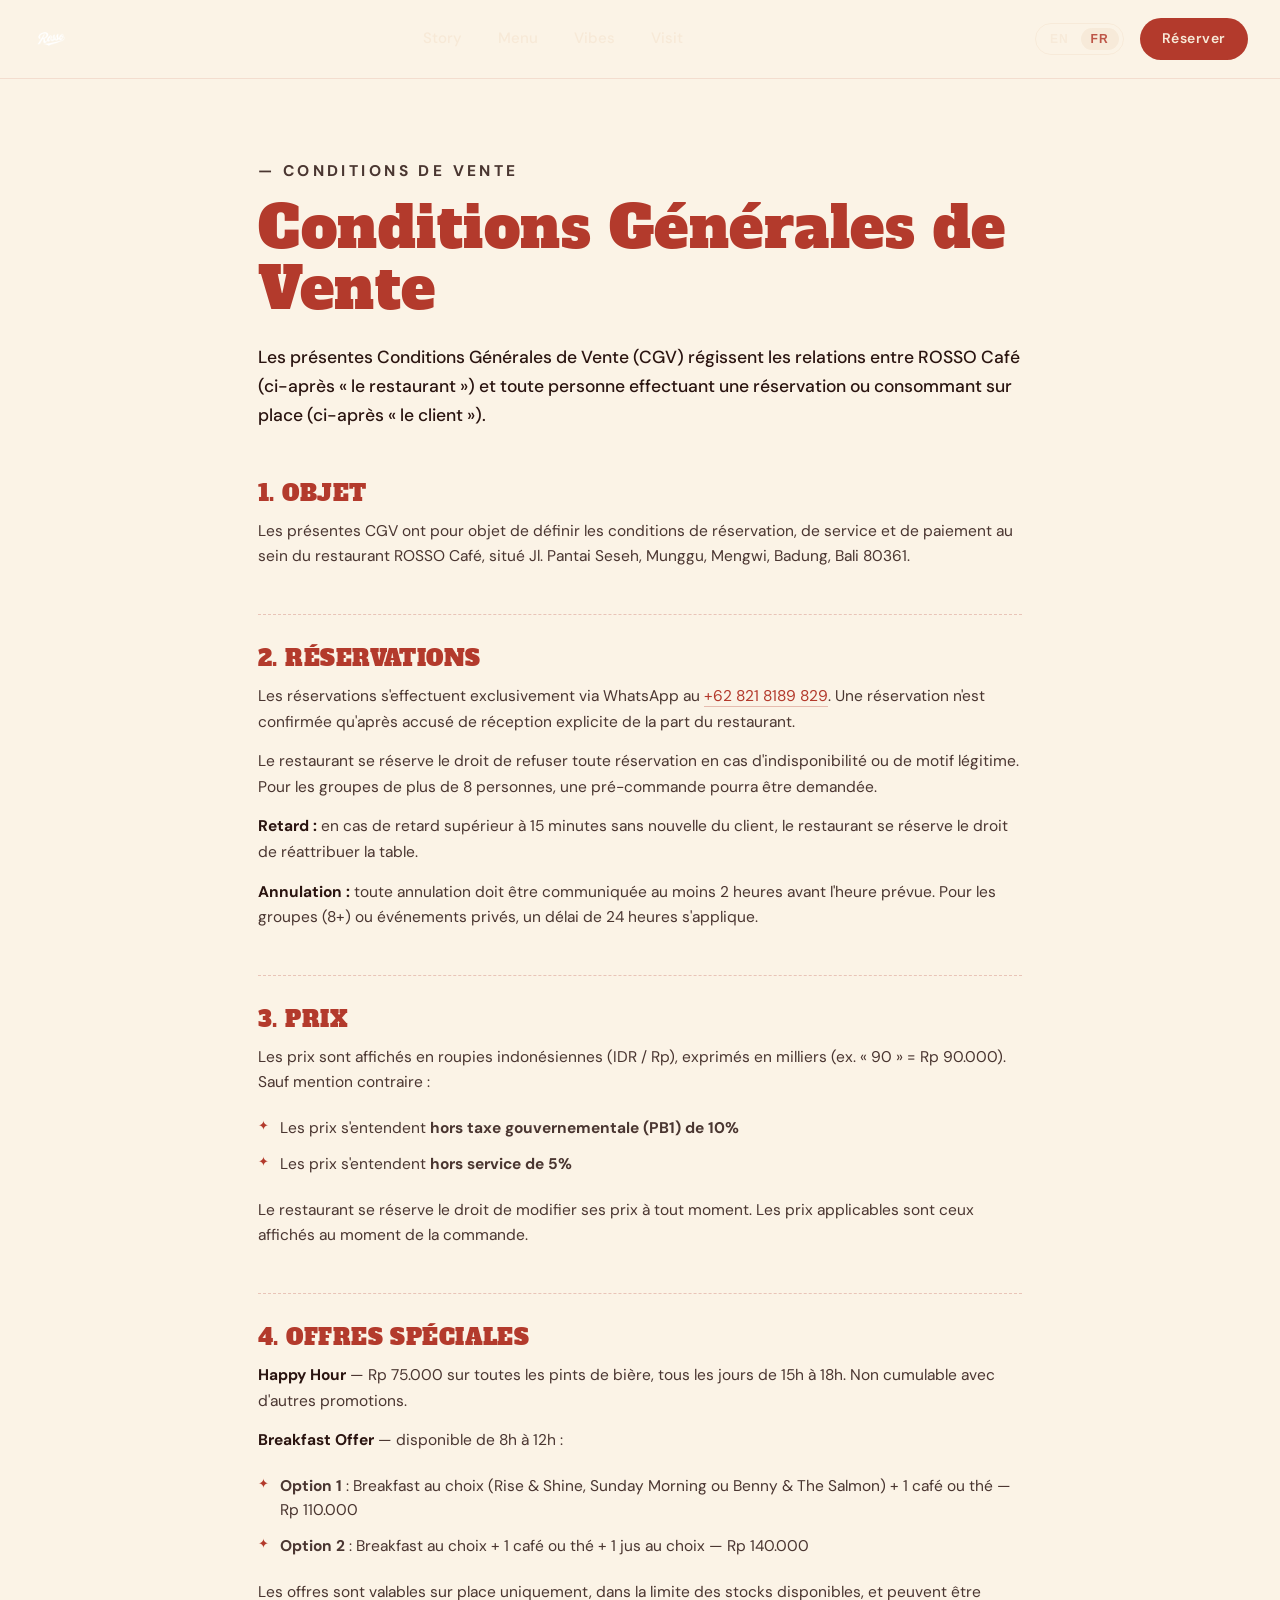
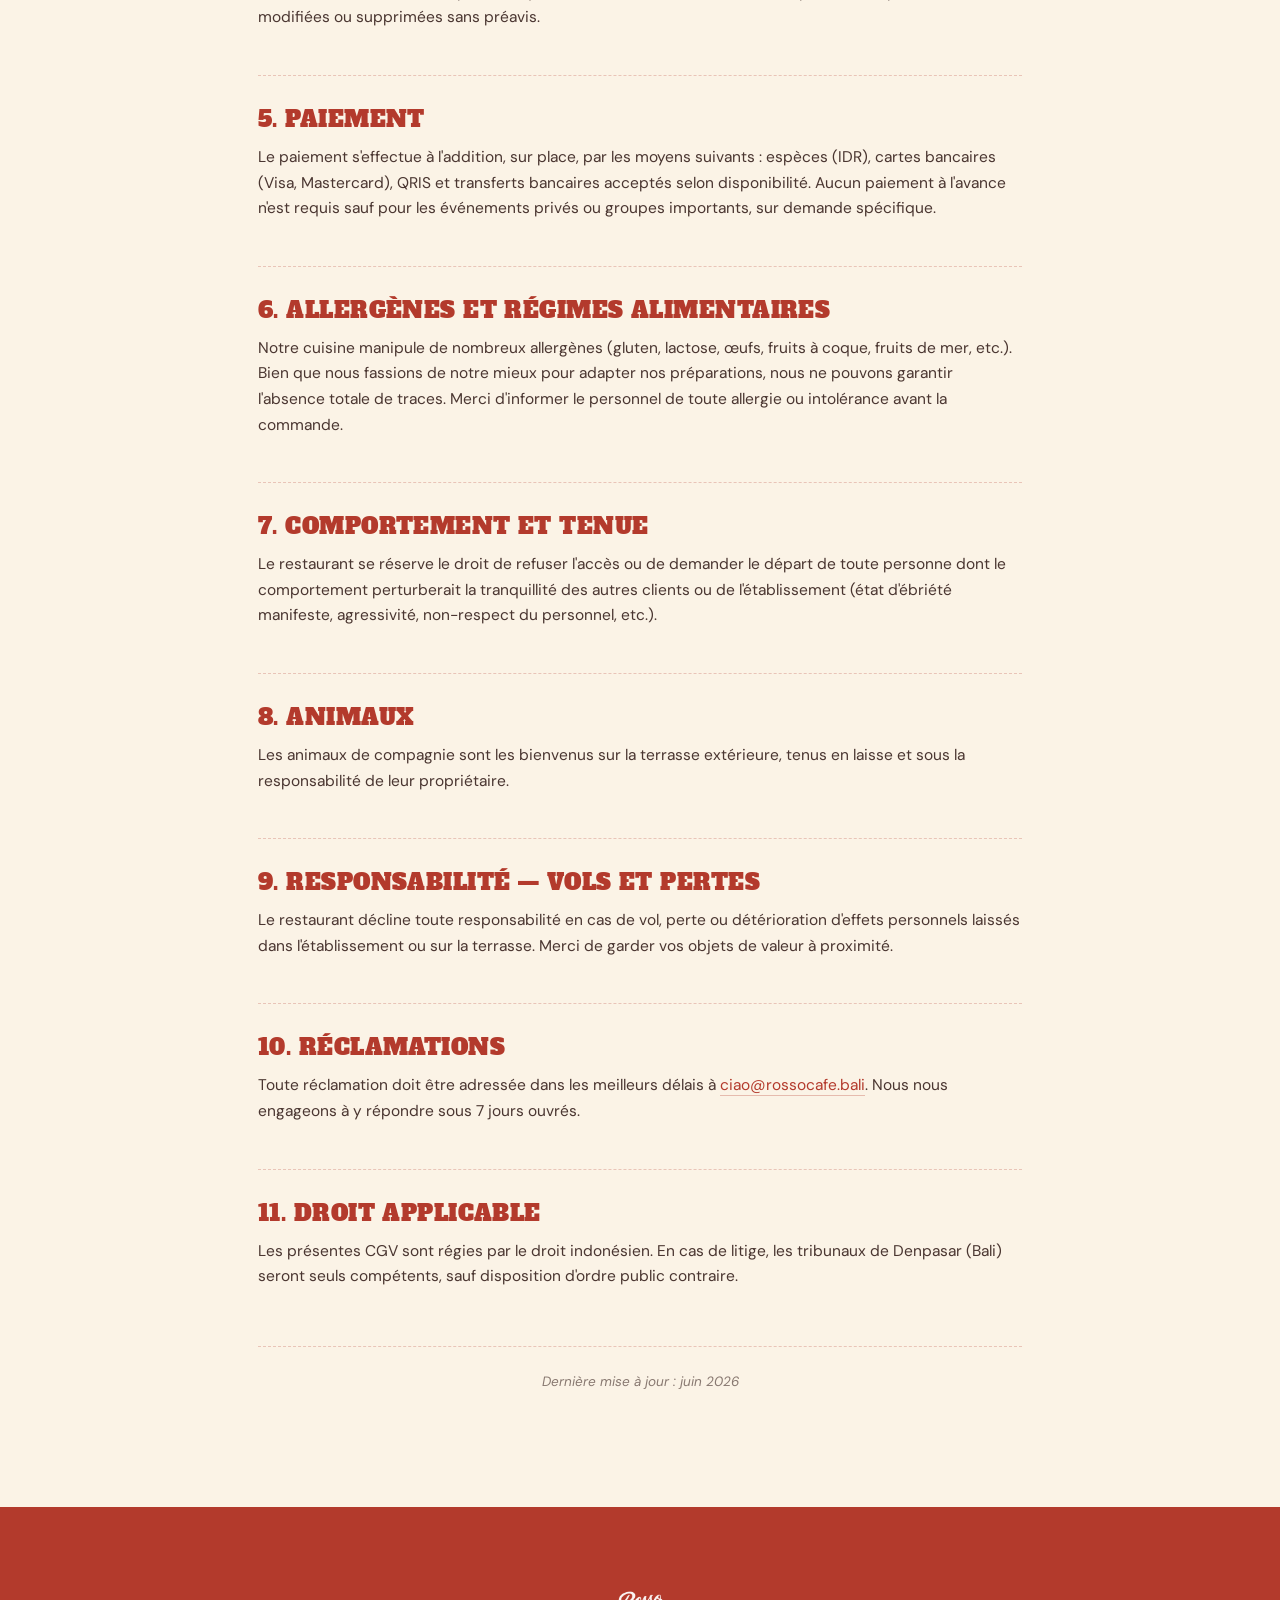
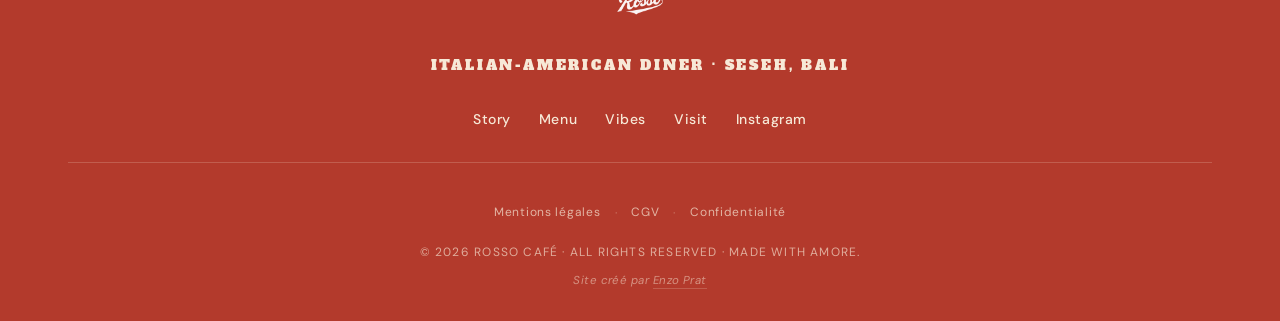
==== commit 9695ba09: "Add EN/FR language selector — English as default Site now defaults to English with a discrete EN/FR " ====
--- a/cgv.html
+++ b/cgv.html
@@ -6,13 +6,14 @@
   <title>CGV — Rosso, Seseh Bali</title>
   <meta name="description" content="Conditions Générales de Vente du restaurant Rosso Café — Seseh, Bali." />
   <meta name="robots" content="noindex,follow" />
+  <link rel="alternate" hreflang="en" href="terms.html" />
   <link rel="icon" type="image/png" href="assets/img/logo-circle-red.png" />
   <link rel="preconnect" href="https://fonts.googleapis.com">
   <link rel="preconnect" href="https://fonts.gstatic.com" crossorigin>
   <link href="https://fonts.googleapis.com/css2?family=Alfa+Slab+One&family=DM+Sans:wght@400;500;700&family=Pacifico&display=swap" rel="stylesheet">
   <link rel="stylesheet" href="styles.css" />
 </head>
-<body class="legal-body">
+<body class="legal-body" data-en-href="terms.html">
 
   <header class="nav nav-static">
     <a href="index.html" class="nav-logo">
@@ -24,7 +25,13 @@
       <a href="index.html#vibes">Vibes</a>
       <a href="index.html#visit">Visit</a>
     </nav>
-    <a href="index.html#visit" class="nav-cta">Book a table</a>
+    <div class="nav-right">
+      <div class="lang-switch" role="group" aria-label="Language">
+        <button type="button" data-lang="en" aria-pressed="false">EN</button>
+        <button type="button" data-lang="fr" aria-pressed="true">FR</button>
+      </div>
+      <a href="index.html#visit" class="nav-cta">Réserver</a>
+    </div>
   </header>
 
   <main class="legal">
@@ -130,5 +137,6 @@
   </footer>
 
   <script>document.getElementById('year').textContent = new Date().getFullYear();</script>
+  <script src="i18n.js"></script>
 </body>
 </html>
--- a/styles.css
+++ b/styles.css
@@ -21,7 +21,12 @@
 
 * { box-sizing: border-box; margin: 0; padding: 0; }
 
-html { scroll-behavior: smooth; }
+html {
+  scroll-behavior: smooth;
+  overflow-x: hidden;
+  width: 100%;
+  max-width: 100%;
+}
 
 body {
   font-family: var(--f-body);
@@ -30,6 +35,9 @@
   line-height: 1.55;
   -webkit-font-smoothing: antialiased;
   overflow-x: hidden;
+  width: 100%;
+  max-width: 100%;
+  position: relative;
 }
 
 img { display: block; max-width: 100%; height: auto; }
@@ -86,6 +94,9 @@
   overflow: hidden;
   border-top: 2px solid var(--cream);
   border-bottom: 2px solid var(--cream);
+  width: 100%;
+  max-width: 100vw;
+  position: relative;
 }
 .ticker-cream {
   background: var(--cream);
@@ -170,6 +181,55 @@
 }
 .nav-cta:hover { background: var(--red-deep); transform: translateY(-1px); }
 
+.nav-right {
+  display: flex;
+  align-items: center;
+  gap: 16px;
+}
+
+/* Language switcher */
+.lang-switch {
+  display: inline-flex;
+  align-items: center;
+  gap: 2px;
+  padding: 4px;
+  border-radius: 999px;
+  border: 1.5px solid currentColor;
+  opacity: 0.85;
+  font-family: var(--f-body);
+}
+.lang-switch button {
+  background: transparent;
+  border: none;
+  padding: 5px 10px;
+  border-radius: 999px;
+  font-size: 12px;
+  font-weight: 700;
+  letter-spacing: 0.08em;
+  color: currentColor;
+  cursor: pointer;
+  line-height: 1;
+  transition: background 0.2s, color 0.2s;
+  -webkit-appearance: none;
+  appearance: none;
+}
+.lang-switch button.active {
+  background: currentColor;
+}
+.lang-switch button.active span,
+.lang-switch button.active {
+  color: var(--paper);
+}
+/* When nav is scrolled (cream bg), active pill is red w/ cream text */
+.nav.scrolled .lang-switch { color: var(--red); }
+.nav.scrolled .lang-switch button.active { background: var(--red); color: var(--cream); }
+/* When nav is transparent over hero, switcher is cream */
+.nav:not(.scrolled) .lang-switch { color: var(--cream); }
+.nav:not(.scrolled) .lang-switch button.active { background: var(--cream); color: var(--red); }
+/* Static nav (legal pages) */
+.nav-static .lang-switch { color: var(--red); }
+.nav-static .lang-switch button.active { background: var(--red); color: var(--cream); }
+
 .nav-burger {
   display: none;
   background: none;
@@ -178,10 +238,16 @@
   height: 32px;
   flex-direction: column;
   justify-content: space-between;
-  padding: 6px 0;
+  align-items: stretch;
+  padding: 8px 4px;
   cursor: pointer;
+  flex-shrink: 0;
+  -webkit-appearance: none;
+  appearance: none;
 }
 .nav-burger span {
+  display: block;
+  width: 100%;
   height: 2px;
   background: var(--red);
   border-radius: 2px;
@@ -1213,6 +1279,17 @@
   .nav-links { display: none; }
   .nav-cta { display: none; }
   .nav-burger { display: flex; }
+  .nav-right {
+    gap: 10px;
+  }
+  .lang-switch {
+    position: relative;
+    z-index: 52;
+  }
+  .lang-switch button {
+    padding: 5px 8px;
+    font-size: 11px;
+  }
 
   .about-grid { grid-template-columns: 1fr; gap: 56px; }
   .about-visual { height: 460px; max-width: 480px; margin: 0 auto; }
@@ -1258,8 +1335,16 @@
   .offer-option { grid-template-columns: auto 1fr; }
   .opt-price { grid-column: 1 / -1; padding-top: 4px; }
 
-  .about { padding: 80px 0; }
+  .about { padding: 80px 0; overflow: hidden; }
   .about-list { grid-template-columns: 1fr; }
+  .about-visual {
+    height: 380px;
+    max-width: 300px;
+  }
+  .card-1 { width: 220px; height: 260px; right: 10px; }
+  .card-2 { width: 180px; height: 220px; bottom: 0; left: 0; }
+  .card-3 { width: 180px; height: 110px; bottom: 60px; right: 0; padding: 16px; }
+  .card-3 p { font-size: 18px; }
 
   .signatures { padding: 80px 0; }
   .sig-grid { grid-template-columns: 1fr; }
@@ -1303,27 +1388,92 @@
 
 /* ============== MOBILE NAV OPEN ============== */
 @media (max-width: 960px) {
+  /* Lock body scroll when menu is open */
+  body.nav-open { overflow: hidden; }
+
+  /* Full-screen overlay */
   .nav-links.open {
     display: flex;
-    position: absolute;
-    top: 100%;
+    position: fixed;
+    top: 0;
     left: 0;
     right: 0;
+    bottom: 0;
     flex-direction: column;
-    background: var(--paper);
-    padding: 24px 28px;
-    gap: 20px;
-    border-bottom: 1px solid rgba(179, 58, 44, 0.15);
-    box-shadow: 0 14px 30px -16px rgba(42, 20, 16, 0.25);
+    align-items: center;
+    justify-content: center;
+    gap: 36px;
+    background: var(--red);
+    z-index: 49;
+    padding: 96px 28px 48px;
+    animation: navSlide 0.35s cubic-bezier(0.22, 1, 0.36, 1) both;
   }
+  .nav-links.open::before {
+    content: "";
+    position: absolute;
+    inset: 0;
+    background-image: url("assets/img/pattern.png");
+    background-size: 280px;
+    opacity: 0.08;
+    pointer-events: none;
+  }
+  .nav-links.open a {
+    color: var(--cream) !important;
+    font-family: var(--f-display);
+    font-size: 32px;
+    letter-spacing: 0.04em;
+    text-transform: uppercase;
+    text-decoration: none;
+    position: relative;
+    z-index: 1;
+    padding: 8px 0;
+  }
+  .nav-links.open a::after { display: none; }
+  .nav-links.open a:hover {
+    color: var(--mustard) !important;
+  }
+
+  /* CTA inside the overlay */
   .nav-cta.open {
     display: inline-block;
-    position: absolute;
-    top: calc(100% + 220px);
+    position: fixed;
+    bottom: 48px;
     left: 28px;
     right: 28px;
+    background: var(--cream);
+    color: var(--red);
     text-align: center;
+    padding: 18px 28px;
+    border-radius: 999px;
+    font-weight: 700;
+    font-size: 15px;
+    letter-spacing: 0.06em;
+    text-transform: uppercase;
+    z-index: 50;
+    box-shadow: 0 10px 30px -8px rgba(0, 0, 0, 0.3);
   }
+
+  /* Burger turns into a close cross when open */
+  .nav-burger.open {
+    z-index: 51;
+    position: relative;
+  }
+  .nav-burger.open span { background: var(--cream) !important; }
+  .nav-burger.open span:nth-child(1) {
+    transform: translateY(8px) rotate(45deg);
+  }
+  .nav-burger.open span:nth-child(2) { opacity: 0; }
+  .nav-burger.open span:nth-child(3) {
+    transform: translateY(-8px) rotate(-45deg);
+  }
+  .nav-burger span {
+    transition: transform 0.3s ease, opacity 0.2s ease;
+  }
+}
+
+@keyframes navSlide {
+  from { opacity: 0; transform: translateY(-12px); }
+  to { opacity: 1; transform: translateY(0); }
 }
 
 /* ============== LEGAL PAGES ============== */
